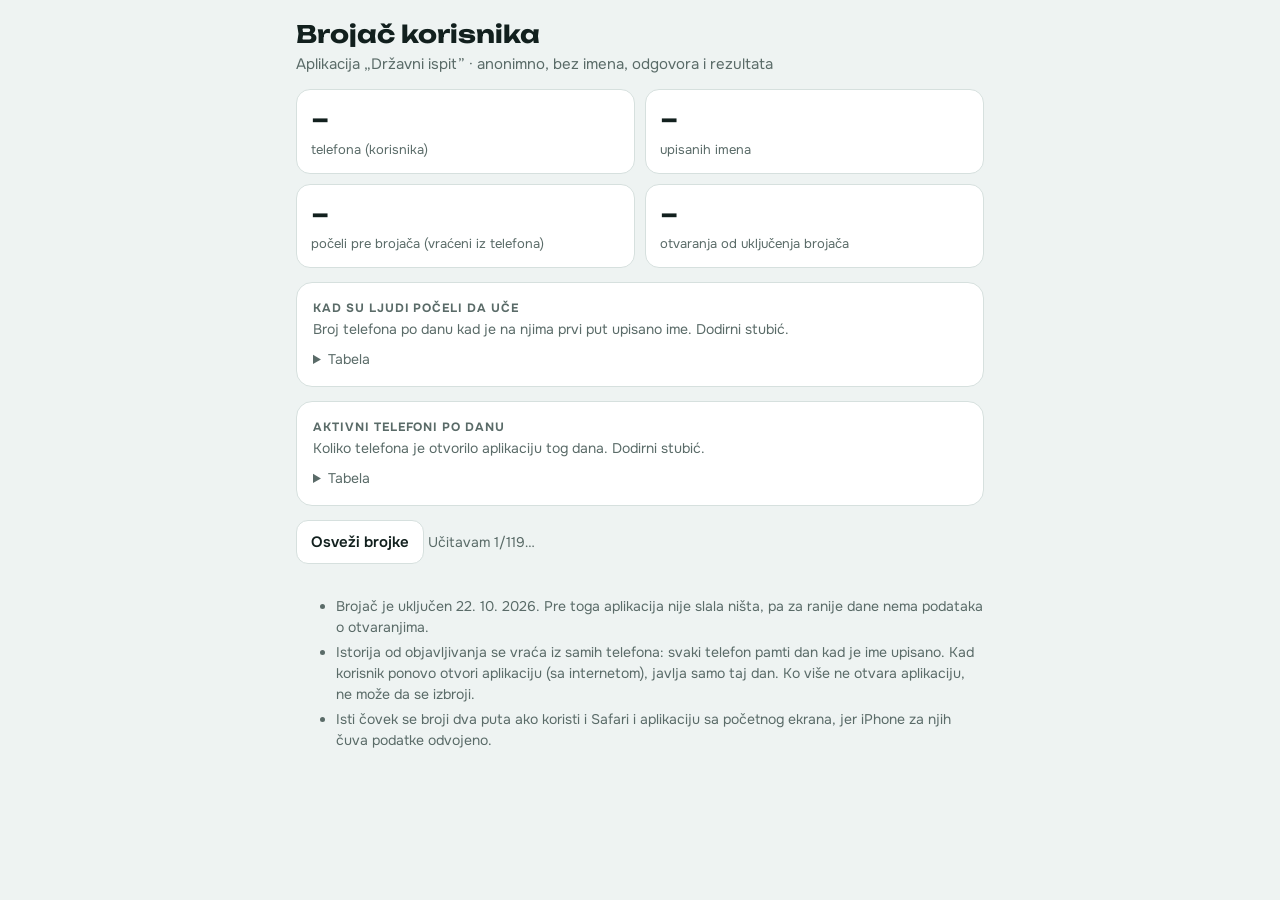
==== brojac.html @ fcc2c6a6 "Verzija 3.8: anonimni brojač korisnika i brojac.html Co-Authored-By: Claude Opus 5.5 <noreply@anthro" ====
<!doctype html>
<html lang="sr">
<head>
<meta charset="utf-8">
<meta name="viewport" content="width=device-width,initial-scale=1,viewport-fit=cover">
<title>Brojač korisnika</title>
<meta name="robots" content="noindex,nofollow">
<link rel="stylesheet" href="fonts/fonts.css">
<style>
/* Stranica sa anonimnim brojkama aplikacije „Državni ispit”. Podaci: abacus.jasoncameron.dev, prostor drzavni-ispit-ksd966. */
:root{--bg:#EEF3F2;--surface:#FFFFFF;--surface-2:#F6F9F8;--ink:#12201E;--muted:#5A6B68;--line:#D6E0DE;--grid:#E6ECEA;--bar:#2a78d6;--bar-hi:#1c5cab;--mark:#5A6B68;color-scheme:light}
@media (prefers-color-scheme:dark){:root{--bg:#0C1413;--surface:#141F1D;--surface-2:#1A2725;--ink:#E4EEEB;--muted:#98ABA7;--line:#26352F;--grid:#1F2B28;--bar:#3987e5;--bar-hi:#86b6ef;--mark:#98ABA7;color-scheme:dark}}
*{box-sizing:border-box}
body{margin:0;background:var(--bg);color:var(--ink);font:16px/1.5 Onest,system-ui,-apple-system,"Segoe UI",sans-serif;-webkit-font-smoothing:antialiased}
main{max-width:720px;margin:0 auto;padding:20px 16px 40px;display:flex;flex-direction:column;gap:14px}
h1{font:700 24px/1.2 Unbounded,Onest,system-ui,sans-serif;margin:0}
.sub{color:var(--muted);margin:4px 0 0;font-size:15px}
.card{background:var(--surface);border:1px solid var(--line);border-radius:16px;padding:16px}
.tiles{display:grid;grid-template-columns:repeat(2,1fr);gap:10px}
.tile{background:var(--surface);border:1px solid var(--line);border-radius:14px;padding:12px 14px}
.tile b{display:block;font-size:30px;font-weight:700;line-height:1.15}
.tile span{color:var(--muted);font-size:13px}
.eyebrow{font-size:12px;font-weight:700;letter-spacing:.08em;text-transform:uppercase;color:var(--muted)}
.read{min-height:22px;font-size:14px;color:var(--muted);margin:2px 0 6px}
.read b{color:var(--ink)}
svg{display:block;width:100%;height:auto;overflow:visible}
svg text{font:11px Onest,system-ui,sans-serif;fill:var(--muted)}
svg .v{fill:var(--ink);font-weight:600}
svg .b{fill:var(--bar)} svg .b.on{fill:var(--bar-hi)}
svg .hit{fill:transparent;cursor:pointer;outline:none}
svg .hit:focus-visible{stroke:var(--ink);stroke-width:1.5}
details{margin-top:8px}
summary{cursor:pointer;color:var(--muted);font-size:14px}
table{width:100%;border-collapse:collapse;font-size:14px;margin-top:6px}
td,th{padding:5px 0;border-top:1px solid var(--line);text-align:left}
td:last-child,th:last-child{text-align:right;font-variant-numeric:tabular-nums}
.note{color:var(--muted);font-size:14px}
.note li{margin:4px 0}
button{font:600 15px Onest,system-ui,sans-serif;border:1px solid var(--line);background:var(--surface);color:var(--ink);border-radius:12px;padding:10px 14px;min-height:44px}
.prog{color:var(--muted);font-size:14px}
</style>
</head>
<body>
<main>
  <div><h1>Brojač korisnika</h1><p class="sub">Aplikacija „Državni ispit” · anonimno, bez imena, odgovora i rezultata</p></div>
  <div class="tiles">
    <div class="tile"><b id="t-dev">–</b><span>telefona (korisnika)</span></div>
    <div class="tile"><b id="t-names">–</b><span>upisanih imena</span></div>
    <div class="tile"><b id="t-pre">–</b><span>počeli pre brojača (vraćeni iz telefona)</span></div>
    <div class="tile"><b id="t-open">–</b><span>otvaranja od uključenja brojača</span></div>
  </div>
  <section class="card">
    <div class="eyebrow">Kad su ljudi počeli da uče</div>
    <div class="read" id="r-start">Broj telefona po danu kad je na njima prvi put upisano ime. Dodirni stubić.</div>
    <div id="c-start"></div>
    <details><summary>Tabela</summary><table id="tb-start"></table></details>
  </section>
  <section class="card">
    <div class="eyebrow">Aktivni telefoni po danu</div>
    <div class="read" id="r-act">Koliko telefona je otvorilo aplikaciju tog dana. Dodirni stubić.</div>
    <div id="c-act"></div>
    <details><summary>Tabela</summary><table id="tb-act"></table></details>
  </section>
  <div class="row"><button id="again">Osveži brojke</button> <span class="prog" id="prog"></span></div>
  <ul class="note">
    <li>Brojač je uključen 22. 10. 2026. Pre toga aplikacija nije slala ništa, pa za ranije dane nema podataka o otvaranjima.</li>
    <li>Istorija od objavljivanja se vraća iz samih telefona: svaki telefon pamti dan kad je ime upisano. Kad korisnik ponovo otvori aplikaciju (sa internetom), javlja samo taj dan. Ko više ne otvara aplikaciju, ne može da se izbroji.</li>
    <li>Isti čovek se broji dva puta ako koristi i Safari i aplikaciju sa početnog ekrana, jer iPhone za njih čuva podatke odvojeno.</li>
  </ul>
</main>
<script>
const NS="drzavni-ispit-ksd966", API="https://abacus.jasoncameron.dev/get/"+NS+"/";
const FIRST=new Date(2026,8,29), CNT_START=new Date(2026,9,22);
const ymd=d=>d.getFullYear()+String(d.getMonth()+1).padStart(2,"0")+String(d.getDate()).padStart(2,"0");
const lbl=d=>d.getDate()+". "+(d.getMonth()+1)+".";
const sleep=ms=>new Promise(r=>setTimeout(r,ms));
let cache={}; try{cache=JSON.parse(localStorage.getItem("brojac_cache")||"{}")}catch(e){}
function days(from){const out=[],d=new Date(from),t=new Date();t.setHours(0,0,0,0);while(d<=t){out.push(new Date(d));d.setDate(d.getDate()+1)}return out}
async function get(key,done,total){
  if(key in cache)return cache[key];
  for(let i=0;i<4;i++){
    try{const r=await fetch(API+key,{cache:"no-store"});
      if(r.status===404)return 0;
      if(r.status===429){await sleep(+(r.headers.get("Retry-After")||5000));continue}
      if(r.ok){const j=await r.json();return +j.value||0}
    }catch(e){}
    await sleep(1500);
  }
  return null;
}
function chart(el,rd,rows,unit,markDay){
  const W=640,H=200,top=22,bot=28,PL=28,n=rows.length,slot=(W-PL)/n,bw=Math.min(24,Math.max(4,slot*0.62));
  const max=Math.max(1,...rows.map(r=>r.v||0)); const y=v=>top+(H-top-bot)*(1-v/max);
  const ticks=[0,Math.ceil(max/2),max].filter((v,i,a)=>a.indexOf(v)===i);
  let g=ticks.map(v=>`<line x1="${PL}" x2="${W}" y1="${y(v)}" y2="${y(v)}" stroke="var(--grid)"/><text x="${PL-8}" y="${y(v)+4}" text-anchor="end">${v}</text>`).join("");
  const maxI=rows.reduce((m,r,i)=>(r.v||0)>(rows[m].v||0)?i:m,0);
  rows.forEach((r,i)=>{const x=PL+i*slot+(slot-bw)/2, v=r.v||0, h=Math.max(0,y(0)-y(v)), rr=Math.min(4,bw/2,h);
    if(v>0) g+=`<path class="b" data-i="${i}" d="M${x} ${y(0)}V${y(v)+rr}Q${x} ${y(v)} ${x+rr} ${y(v)}H${x+bw-rr}Q${x+bw} ${y(v)} ${x+bw} ${y(v)+rr}V${y(0)}Z"/>`;
    if(i===maxI&&v>0) g+=`<text class="v" x="${x+bw/2}" y="${y(v)-6}" text-anchor="middle">${v}</text>`;
    const every=Math.ceil(n/6); if(i%every===0||i===n-1) g+=`<text x="${PL+i*slot+slot/2}" y="${H-8}" text-anchor="middle">${lbl(r.d)}</text>`;
    g+=`<rect class="hit" data-i="${i}" x="${PL+i*slot}" y="0" width="${slot}" height="${H-bot}" tabindex="0" aria-label="${lbl(r.d)}: ${r.v==null?"nepoznato":v+" "+unit}"/>`;
  });
  if(markDay!=null&&markDay>=0){const x=PL+markDay*slot+slot/2, left=x>W*0.6; g+=`<line x1="${x}" x2="${x}" y1="${top-8}" y2="${y(0)}" stroke="var(--mark)" stroke-dasharray="3 3"/><text x="${left?x-6:x+6}" y="${top-10}" text-anchor="${left?"end":"start"}">uključen brojač</text>`}
  g+=`<line x1="${PL}" x2="${W}" y1="${y(0)}" y2="${y(0)}" stroke="var(--line)"/>`;
  el.innerHTML=`<svg viewBox="0 0 ${W} ${H}" role="img" aria-label="Grafikon po danima">${g}</svg>`;
  const base=rd.textContent;
  const show=i=>{el.querySelectorAll(".b").forEach(b=>b.classList.toggle("on",b.dataset.i==String(i)));
    if(i==null){rd.textContent=base;return} const r=rows[i]; rd.textContent=""; const b=document.createElement("b"); b.textContent=r.v==null?"?":String(r.v); rd.append(b,document.createTextNode(" "+unit+" · "+lbl(r.d)+" "+r.d.getFullYear()+"."))};
  el.querySelectorAll(".hit").forEach(h=>{const i=+h.dataset.i; h.addEventListener("pointerenter",()=>show(i)); h.addEventListener("click",()=>show(i)); h.addEventListener("focus",()=>show(i))});
  el.querySelector("svg").addEventListener("pointerleave",()=>show(null));
}
function table(el,rows,unit){el.innerHTML="";const tr=document.createElement("tr");["Dan",unit].forEach(t=>{const th=document.createElement("th");th.textContent=t;tr.append(th)});el.append(tr);
  rows.slice().reverse().forEach(r=>{const tr=document.createElement("tr");[lbl(r.d)+" "+r.d.getFullYear()+".",r.v==null?"?":String(r.v)].forEach(t=>{const td=document.createElement("td");td.textContent=t;tr.append(td)});el.append(tr)})}
async function load(){
  const prog=document.getElementById("prog"); const btn=document.getElementById("again"); btn.disabled=true;
  const sd=days(FIRST), ad=days(CNT_START), today=ymd(new Date());
  const keys=["uredjaji","imena","pre-brojaca","otvaranja"].concat(sd.map(d=>"start-"+ymd(d)),ad.map(d=>"aktivni-"+ymd(d)));
  const val={}; let k=0;
  for(const key of keys){ prog.textContent=`Učitavam ${++k}/${keys.length}…`;
    const fromCache=key in cache; val[key]=await get(key);
    if(!fromCache&&val[key]!=null&&key.startsWith("aktivni-")&&key.slice(8)<today)cache[key]=val[key]; // prošli dani se više ne menjaju
    if(!fromCache)await sleep(380); }
  try{localStorage.setItem("brojac_cache",JSON.stringify(cache))}catch(e){}
  const fmt=v=>v==null?"?":String(v);
  document.getElementById("t-dev").textContent=fmt(val["uredjaji"]);
  document.getElementById("t-names").textContent=fmt(val["imena"]);
  document.getElementById("t-pre").textContent=fmt(val["pre-brojaca"]);
  document.getElementById("t-open").textContent=fmt(val["otvaranja"]);
  const sr=sd.map(d=>({d,v:val["start-"+ymd(d)]})), ar=ad.map(d=>({d,v:val["aktivni-"+ymd(d)]}));
  chart(document.getElementById("c-start"),document.getElementById("r-start"),sr,"telefona počelo",sd.findIndex(d=>ymd(d)===ymd(CNT_START)));
  chart(document.getElementById("c-act"),document.getElementById("r-act"),ar,"aktivnih telefona",null);
  table(document.getElementById("tb-start"),sr,"Počelo"); table(document.getElementById("tb-act"),ar,"Aktivno");
  prog.textContent="Ažurirano "+new Date().toLocaleTimeString("sr-RS",{hour:"2-digit",minute:"2-digit"}); btn.disabled=false;
}
document.getElementById("again").onclick=load;
load();
</script>
</body>
</html>
---- fonts/fonts.css ----
/* cyrillic-ext */
@font-face {
  font-family: 'JetBrains Mono';
  font-style: normal;
  font-weight: 400;
  font-display: swap;
  src: url(JetBrainsMono-cyrillic-ext-27e1b5.woff2) format('woff2');
  unicode-range: U+0460-052F, U+1C80-1C8A, U+20B4, U+2DE0-2DFF, U+A640-A69F, U+FE2E-FE2F;
}
/* cyrillic */
@font-face {
  font-family: 'JetBrains Mono';
  font-style: normal;
  font-weight: 400;
  font-display: swap;
  src: url(JetBrainsMono-cyrillic-b1b041.woff2) format('woff2');
  unicode-range: U+0301, U+0400-045F, U+0490-0491, U+04B0-04B1, U+2116;
}
/* latin-ext */
@font-face {
  font-family: 'JetBrains Mono';
  font-style: normal;
  font-weight: 400;
  font-display: swap;
  src: url(JetBrainsMono-latin-ext-ba1653.woff2) format('woff2');
  unicode-range: U+0100-02BA, U+02BD-02C5, U+02C7-02CC, U+02CE-02D7, U+02DD-02FF, U+0304, U+0308, U+0329, U+1D00-1DBF, U+1E00-1E9F, U+1EF2-1EFF, U+2020, U+20A0-20AB, U+20AD-20C0, U+2113, U+2C60-2C7F, U+A720-A7FF;
}
/* latin */
@font-face {
  font-family: 'JetBrains Mono';
  font-style: normal;
  font-weight: 400;
  font-display: swap;
  src: url(JetBrainsMono-latin-480c06.woff2) format('woff2');
  unicode-range: U+0000-00FF, U+0131, U+0152-0153, U+02BB-02BC, U+02C6, U+02DA, U+02DC, U+0304, U+0308, U+0329, U+2000-206F, U+20AC, U+2122, U+2191, U+2193, U+2212, U+2215, U+FEFF, U+FFFD;
}
/* cyrillic-ext */
@font-face {
  font-family: 'JetBrains Mono';
  font-style: normal;
  font-weight: 600;
  font-display: swap;
  src: url(JetBrainsMono-cyrillic-ext-27e1b5.woff2) format('woff2');
  unicode-range: U+0460-052F, U+1C80-1C8A, U+20B4, U+2DE0-2DFF, U+A640-A69F, U+FE2E-FE2F;
}
/* cyrillic */
@font-face {
  font-family: 'JetBrains Mono';
  font-style: normal;
  font-weight: 600;
  font-display: swap;
  src: url(JetBrainsMono-cyrillic-b1b041.woff2) format('woff2');
  unicode-range: U+0301, U+0400-045F, U+0490-0491, U+04B0-04B1, U+2116;
}
/* latin-ext */
@font-face {
  font-family: 'JetBrains Mono';
  font-style: normal;
  font-weight: 600;
  font-display: swap;
  src: url(JetBrainsMono-latin-ext-ba1653.woff2) format('woff2');
  unicode-range: U+0100-02BA, U+02BD-02C5, U+02C7-02CC, U+02CE-02D7, U+02DD-02FF, U+0304, U+0308, U+0329, U+1D00-1DBF, U+1E00-1E9F, U+1EF2-1EFF, U+2020, U+20A0-20AB, U+20AD-20C0, U+2113, U+2C60-2C7F, U+A720-A7FF;
}
/* latin */
@font-face {
  font-family: 'JetBrains Mono';
  font-style: normal;
  font-weight: 600;
  font-display: swap;
  src: url(JetBrainsMono-latin-480c06.woff2) format('woff2');
  unicode-range: U+0000-00FF, U+0131, U+0152-0153, U+02BB-02BC, U+02C6, U+02DA, U+02DC, U+0304, U+0308, U+0329, U+2000-206F, U+20AC, U+2122, U+2191, U+2193, U+2212, U+2215, U+FEFF, U+FFFD;
}
/* cyrillic-ext */
@font-face {
  font-family: 'JetBrains Mono';
  font-style: normal;
  font-weight: 700;
  font-display: swap;
  src: url(JetBrainsMono-cyrillic-ext-27e1b5.woff2) format('woff2');
  unicode-range: U+0460-052F, U+1C80-1C8A, U+20B4, U+2DE0-2DFF, U+A640-A69F, U+FE2E-FE2F;
}
/* cyrillic */
@font-face {
  font-family: 'JetBrains Mono';
  font-style: normal;
  font-weight: 700;
  font-display: swap;
  src: url(JetBrainsMono-cyrillic-b1b041.woff2) format('woff2');
  unicode-range: U+0301, U+0400-045F, U+0490-0491, U+04B0-04B1, U+2116;
}
/* latin-ext */
@font-face {
  font-family: 'JetBrains Mono';
  font-style: normal;
  font-weight: 700;
  font-display: swap;
  src: url(JetBrainsMono-latin-ext-ba1653.woff2) format('woff2');
  unicode-range: U+0100-02BA, U+02BD-02C5, U+02C7-02CC, U+02CE-02D7, U+02DD-02FF, U+0304, U+0308, U+0329, U+1D00-1DBF, U+1E00-1E9F, U+1EF2-1EFF, U+2020, U+20A0-20AB, U+20AD-20C0, U+2113, U+2C60-2C7F, U+A720-A7FF;
}
/* latin */
@font-face {
  font-family: 'JetBrains Mono';
  font-style: normal;
  font-weight: 700;
  font-display: swap;
  src: url(JetBrainsMono-latin-480c06.woff2) format('woff2');
  unicode-range: U+0000-00FF, U+0131, U+0152-0153, U+02BB-02BC, U+02C6, U+02DA, U+02DC, U+0304, U+0308, U+0329, U+2000-206F, U+20AC, U+2122, U+2191, U+2193, U+2212, U+2215, U+FEFF, U+FFFD;
}
/* cyrillic-ext */
@font-face {
  font-family: 'Onest';
  font-style: normal;
  font-weight: 400;
  font-display: swap;
  src: url(Onest-cyrillic-ext-992f92.woff2) format('woff2');
  unicode-range: U+0460-052F, U+1C80-1C8A, U+20B4, U+2DE0-2DFF, U+A640-A69F, U+FE2E-FE2F;
}
/* cyrillic */
@font-face {
  font-family: 'Onest';
  font-style: normal;
  font-weight: 400;
  font-display: swap;
  src: url(Onest-cyrillic-4c7562.woff2) format('woff2');
  unicode-range: U+0301, U+0400-045F, U+0490-0491, U+04B0-04B1, U+2116;
}
/* latin-ext */
@font-face {
  font-family: 'Onest';
  font-style: normal;
  font-weight: 400;
  font-display: swap;
  src: url(Onest-latin-ext-27cee5.woff2) format('woff2');
  unicode-range: U+0100-02BA, U+02BD-02C5, U+02C7-02CC, U+02CE-02D7, U+02DD-02FF, U+0304, U+0308, U+0329, U+1D00-1DBF, U+1E00-1E9F, U+1EF2-1EFF, U+2020, U+20A0-20AB, U+20AD-20C0, U+2113, U+2C60-2C7F, U+A720-A7FF;
}
/* latin */
@font-face {
  font-family: 'Onest';
  font-style: normal;
  font-weight: 400;
  font-display: swap;
  src: url(Onest-latin-cebbb5.woff2) format('woff2');
  unicode-range: U+0000-00FF, U+0131, U+0152-0153, U+02BB-02BC, U+02C6, U+02DA, U+02DC, U+0304, U+0308, U+0329, U+2000-206F, U+20AC, U+2122, U+2191, U+2193, U+2212, U+2215, U+FEFF, U+FFFD;
}
/* cyrillic-ext */
@font-face {
  font-family: 'Onest';
  font-style: normal;
  font-weight: 500;
  font-display: swap;
  src: url(Onest-cyrillic-ext-992f92.woff2) format('woff2');
  unicode-range: U+0460-052F, U+1C80-1C8A, U+20B4, U+2DE0-2DFF, U+A640-A69F, U+FE2E-FE2F;
}
/* cyrillic */
@font-face {
  font-family: 'Onest';
  font-style: normal;
  font-weight: 500;
  font-display: swap;
  src: url(Onest-cyrillic-4c7562.woff2) format('woff2');
  unicode-range: U+0301, U+0400-045F, U+0490-0491, U+04B0-04B1, U+2116;
}
/* latin-ext */
@font-face {
  font-family: 'Onest';
  font-style: normal;
  font-weight: 500;
  font-display: swap;
  src: url(Onest-latin-ext-27cee5.woff2) format('woff2');
  unicode-range: U+0100-02BA, U+02BD-02C5, U+02C7-02CC, U+02CE-02D7, U+02DD-02FF, U+0304, U+0308, U+0329, U+1D00-1DBF, U+1E00-1E9F, U+1EF2-1EFF, U+2020, U+20A0-20AB, U+20AD-20C0, U+2113, U+2C60-2C7F, U+A720-A7FF;
}
/* latin */
@font-face {
  font-family: 'Onest';
  font-style: normal;
  font-weight: 500;
  font-display: swap;
  src: url(Onest-latin-cebbb5.woff2) format('woff2');
  unicode-range: U+0000-00FF, U+0131, U+0152-0153, U+02BB-02BC, U+02C6, U+02DA, U+02DC, U+0304, U+0308, U+0329, U+2000-206F, U+20AC, U+2122, U+2191, U+2193, U+2212, U+2215, U+FEFF, U+FFFD;
}
/* cyrillic-ext */
@font-face {
  font-family: 'Onest';
  font-style: normal;
  font-weight: 600;
  font-display: swap;
  src: url(Onest-cyrillic-ext-992f92.woff2) format('woff2');
  unicode-range: U+0460-052F, U+1C80-1C8A, U+20B4, U+2DE0-2DFF, U+A640-A69F, U+FE2E-FE2F;
}
/* cyrillic */
@font-face {
  font-family: 'Onest';
  font-style: normal;
  font-weight: 600;
  font-display: swap;
  src: url(Onest-cyrillic-4c7562.woff2) format('woff2');
  unicode-range: U+0301, U+0400-045F, U+0490-0491, U+04B0-04B1, U+2116;
}
/* latin-ext */
@font-face {
  font-family: 'Onest';
  font-style: normal;
  font-weight: 600;
  font-display: swap;
  src: url(Onest-latin-ext-27cee5.woff2) format('woff2');
  unicode-range: U+0100-02BA, U+02BD-02C5, U+02C7-02CC, U+02CE-02D7, U+02DD-02FF, U+0304, U+0308, U+0329, U+1D00-1DBF, U+1E00-1E9F, U+1EF2-1EFF, U+2020, U+20A0-20AB, U+20AD-20C0, U+2113, U+2C60-2C7F, U+A720-A7FF;
}
/* latin */
@font-face {
  font-family: 'Onest';
  font-style: normal;
  font-weight: 600;
  font-display: swap;
  src: url(Onest-latin-cebbb5.woff2) format('woff2');
  unicode-range: U+0000-00FF, U+0131, U+0152-0153, U+02BB-02BC, U+02C6, U+02DA, U+02DC, U+0304, U+0308, U+0329, U+2000-206F, U+20AC, U+2122, U+2191, U+2193, U+2212, U+2215, U+FEFF, U+FFFD;
}
/* cyrillic-ext */
@font-face {
  font-family: 'Onest';
  font-style: normal;
  font-weight: 700;
  font-display: swap;
  src: url(Onest-cyrillic-ext-992f92.woff2) format('woff2');
  unicode-range: U+0460-052F, U+1C80-1C8A, U+20B4, U+2DE0-2DFF, U+A640-A69F, U+FE2E-FE2F;
}
/* cyrillic */
@font-face {
  font-family: 'Onest';
  font-style: normal;
  font-weight: 700;
  font-display: swap;
  src: url(Onest-cyrillic-4c7562.woff2) format('woff2');
  unicode-range: U+0301, U+0400-045F, U+0490-0491, U+04B0-04B1, U+2116;
}
/* latin-ext */
@font-face {
  font-family: 'Onest';
  font-style: normal;
  font-weight: 700;
  font-display: swap;
  src: url(Onest-latin-ext-27cee5.woff2) format('woff2');
  unicode-range: U+0100-02BA, U+02BD-02C5, U+02C7-02CC, U+02CE-02D7, U+02DD-02FF, U+0304, U+0308, U+0329, U+1D00-1DBF, U+1E00-1E9F, U+1EF2-1EFF, U+2020, U+20A0-20AB, U+20AD-20C0, U+2113, U+2C60-2C7F, U+A720-A7FF;
}
/* latin */
@font-face {
  font-family: 'Onest';
  font-style: normal;
  font-weight: 700;
  font-display: swap;
  src: url(Onest-latin-cebbb5.woff2) format('woff2');
  unicode-range: U+0000-00FF, U+0131, U+0152-0153, U+02BB-02BC, U+02C6, U+02DA, U+02DC, U+0304, U+0308, U+0329, U+2000-206F, U+20AC, U+2122, U+2191, U+2193, U+2212, U+2215, U+FEFF, U+FFFD;
}
/* cyrillic-ext */
@font-face {
  font-family: 'Onest';
  font-style: normal;
  font-weight: 800;
  font-display: swap;
  src: url(Onest-cyrillic-ext-992f92.woff2) format('woff2');
  unicode-range: U+0460-052F, U+1C80-1C8A, U+20B4, U+2DE0-2DFF, U+A640-A69F, U+FE2E-FE2F;
}
/* cyrillic */
@font-face {
  font-family: 'Onest';
  font-style: normal;
  font-weight: 800;
  font-display: swap;
  src: url(Onest-cyrillic-4c7562.woff2) format('woff2');
  unicode-range: U+0301, U+0400-045F, U+0490-0491, U+04B0-04B1, U+2116;
}
/* latin-ext */
@font-face {
  font-family: 'Onest';
  font-style: normal;
  font-weight: 800;
  font-display: swap;
  src: url(Onest-latin-ext-27cee5.woff2) format('woff2');
  unicode-range: U+0100-02BA, U+02BD-02C5, U+02C7-02CC, U+02CE-02D7, U+02DD-02FF, U+0304, U+0308, U+0329, U+1D00-1DBF, U+1E00-1E9F, U+1EF2-1EFF, U+2020, U+20A0-20AB, U+20AD-20C0, U+2113, U+2C60-2C7F, U+A720-A7FF;
}
/* latin */
@font-face {
  font-family: 'Onest';
  font-style: normal;
  font-weight: 800;
  font-display: swap;
  src: url(Onest-latin-cebbb5.woff2) format('woff2');
  unicode-range: U+0000-00FF, U+0131, U+0152-0153, U+02BB-02BC, U+02C6, U+02DA, U+02DC, U+0304, U+0308, U+0329, U+2000-206F, U+20AC, U+2122, U+2191, U+2193, U+2212, U+2215, U+FEFF, U+FFFD;
}
/* cyrillic-ext */
@font-face {
  font-family: 'Unbounded';
  font-style: normal;
  font-weight: 500;
  font-display: swap;
  src: url(Unbounded-cyrillic-ext-67e1db.woff2) format('woff2');
  unicode-range: U+0460-052F, U+1C80-1C8A, U+20B4, U+2DE0-2DFF, U+A640-A69F, U+FE2E-FE2F;
}
/* cyrillic */
@font-face {
  font-family: 'Unbounded';
  font-style: normal;
  font-weight: 500;
  font-display: swap;
  src: url(Unbounded-cyrillic-c86556.woff2) format('woff2');
  unicode-range: U+0301, U+0400-045F, U+0490-0491, U+04B0-04B1, U+2116;
}
/* latin-ext */
@font-face {
  font-family: 'Unbounded';
  font-style: normal;
  font-weight: 500;
  font-display: swap;
  src: url(Unbounded-latin-ext-80da0c.woff2) format('woff2');
  unicode-range: U+0100-02BA, U+02BD-02C5, U+02C7-02CC, U+02CE-02D7, U+02DD-02FF, U+0304, U+0308, U+0329, U+1D00-1DBF, U+1E00-1E9F, U+1EF2-1EFF, U+2020, U+20A0-20AB, U+20AD-20C0, U+2113, U+2C60-2C7F, U+A720-A7FF;
}
/* latin */
@font-face {
  font-family: 'Unbounded';
  font-style: normal;
  font-weight: 500;
  font-display: swap;
  src: url(Unbounded-latin-06f2e4.woff2) format('woff2');
  unicode-range: U+0000-00FF, U+0131, U+0152-0153, U+02BB-02BC, U+02C6, U+02DA, U+02DC, U+0304, U+0308, U+0329, U+2000-206F, U+20AC, U+2122, U+2191, U+2193, U+2212, U+2215, U+FEFF, U+FFFD;
}
/* cyrillic-ext */
@font-face {
  font-family: 'Unbounded';
  font-style: normal;
  font-weight: 700;
  font-display: swap;
  src: url(Unbounded-cyrillic-ext-67e1db.woff2) format('woff2');
  unicode-range: U+0460-052F, U+1C80-1C8A, U+20B4, U+2DE0-2DFF, U+A640-A69F, U+FE2E-FE2F;
}
/* cyrillic */
@font-face {
  font-family: 'Unbounded';
  font-style: normal;
  font-weight: 700;
  font-display: swap;
  src: url(Unbounded-cyrillic-c86556.woff2) format('woff2');
  unicode-range: U+0301, U+0400-045F, U+0490-0491, U+04B0-04B1, U+2116;
}
/* latin-ext */
@font-face {
  font-family: 'Unbounded';
  font-style: normal;
  font-weight: 700;
  font-display: swap;
  src: url(Unbounded-latin-ext-80da0c.woff2) format('woff2');
  unicode-range: U+0100-02BA, U+02BD-02C5, U+02C7-02CC, U+02CE-02D7, U+02DD-02FF, U+0304, U+0308, U+0329, U+1D00-1DBF, U+1E00-1E9F, U+1EF2-1EFF, U+2020, U+20A0-20AB, U+20AD-20C0, U+2113, U+2C60-2C7F, U+A720-A7FF;
}
/* latin */
@font-face {
  font-family: 'Unbounded';
  font-style: normal;
  font-weight: 700;
  font-display: swap;
  src: url(Unbounded-latin-06f2e4.woff2) format('woff2');
  unicode-range: U+0000-00FF, U+0131, U+0152-0153, U+02BB-02BC, U+02C6, U+02DA, U+02DC, U+0304, U+0308, U+0329, U+2000-206F, U+20AC, U+2122, U+2191, U+2193, U+2212, U+2215, U+FEFF, U+FFFD;
}
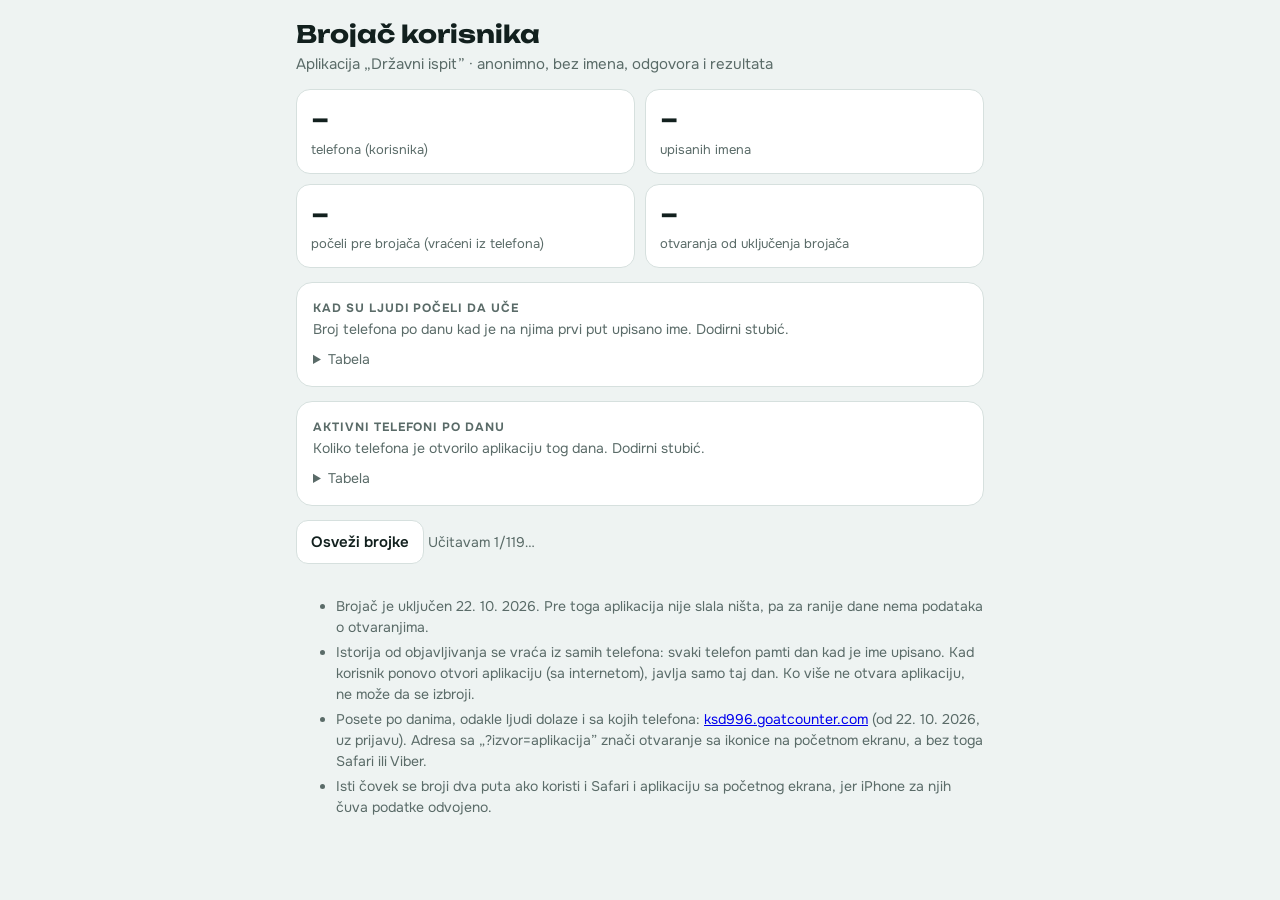
==== commit bd2880dc: "Verzija 3.9: GoatCounter Co-Authored-By: Claude Opus 5.5 <noreply@anthropic.com> Claude-Session: htt" ====
--- a/brojac.html
+++ b/brojac.html
@@ -65,6 +65,7 @@
   <ul class="note">
     <li>Brojač je uključen 22. 10. 2026. Pre toga aplikacija nije slala ništa, pa za ranije dane nema podataka o otvaranjima.</li>
     <li>Istorija od objavljivanja se vraća iz samih telefona: svaki telefon pamti dan kad je ime upisano. Kad korisnik ponovo otvori aplikaciju (sa internetom), javlja samo taj dan. Ko više ne otvara aplikaciju, ne može da se izbroji.</li>
+    <li>Posete po danima, odakle ljudi dolaze i sa kojih telefona: <a href="https://ksd996.goatcounter.com/">ksd996.goatcounter.com</a> (od 22. 10. 2026, uz prijavu). Adresa sa „?izvor=aplikacija” znači otvaranje sa ikonice na početnom ekranu, a bez toga Safari ili Viber.</li>
     <li>Isti čovek se broji dva puta ako koristi i Safari i aplikaciju sa početnog ekrana, jer iPhone za njih čuva podatke odvojeno.</li>
   </ul>
 </main>
